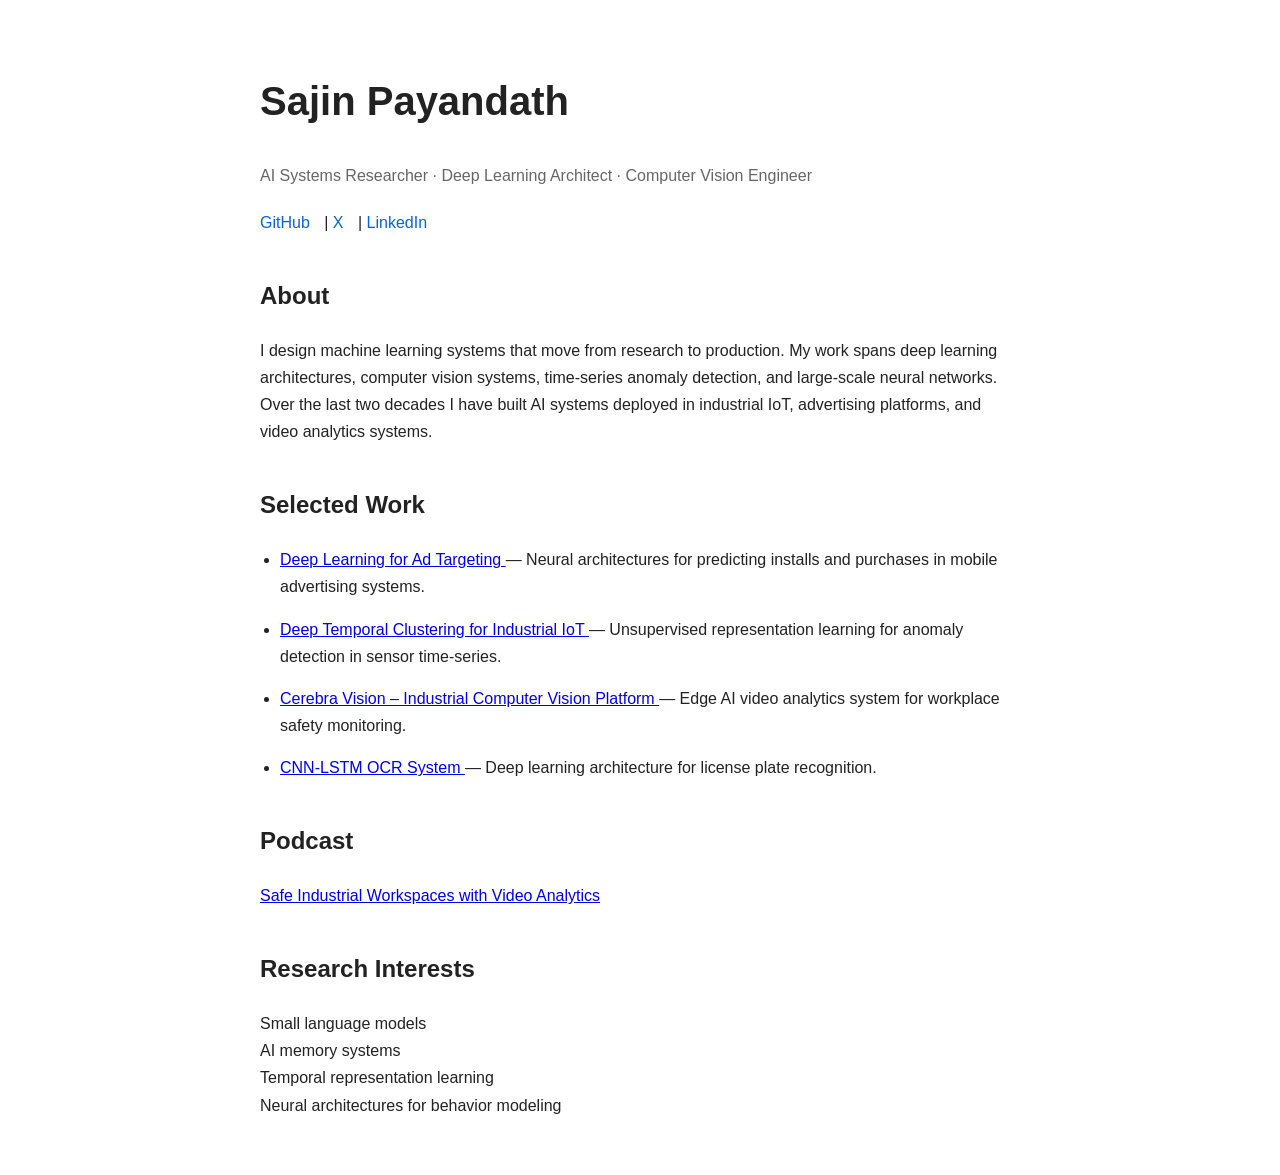
==== index.html @ 1e8732a8 "initial website" ====
<!DOCTYPE html>
<html>

<head>

<meta charset="utf-8">

<title>Sajin Payandath</title>

<link rel="stylesheet" href="style.css">

</head>

<body>

<h1>Sajin Payandath</h1>

<p class="subtitle">
AI Systems Researcher · Deep Learning Architect · Computer Vision Engineer
</p>

<div class="links">

<a href="https://github.com/sajinpgupta">GitHub</a> |
<a href="https://x.com/payandath">X</a> |
<a href="https://linkedin.com/in/sajin-payandath-59013713">LinkedIn</a>

</div>

<h2>About</h2>

<p>

I design machine learning systems that move from research to production.

My work spans deep learning architectures, computer vision systems, 
time-series anomaly detection, and large-scale neural networks.

Over the last two decades I have built AI systems deployed in 
industrial IoT, advertising platforms, and video analytics systems.

</p>

<h2>Selected Work</h2>

<ul>

<li>
<a href="projects/ad-targeting.html">
Deep Learning for Ad Targeting
</a>
— Neural architectures for predicting installs and purchases in mobile advertising systems.
</li>

<li>
<a href="projects/temporal-clustering.html">
Deep Temporal Clustering for Industrial IoT
</a>
— Unsupervised representation learning for anomaly detection in sensor time-series.
</li>

<li>
<a href="projects/cerebra-vision.html">
Cerebra Vision – Industrial Computer Vision Platform
</a>
— Edge AI video analytics system for workplace safety monitoring.
</li>

<li>
<a href="projects/ocr-system.html">
CNN-LSTM OCR System
</a>
— Deep learning architecture for license plate recognition.
</li>

</ul>


<h2>Podcast</h2>

<p>

<a href="https://podcasts.apple.com/us/podcast/safe-industrial-workspaces-with-video-analytics/id1445844944?i=1000475303979">

Safe Industrial Workspaces with Video Analytics

</a>

</p>


<h2>Research Interests</h2>

<p>

Small language models<br>
AI memory systems<br>
Temporal representation learning<br>
Neural architectures for behavior modeling<br>

</p>

</body>

</html>
---- style.css ----
body {

    font-family: -apple-system, BlinkMacSystemFont, Helvetica, Arial;
    max-width: 760px;
    margin: auto;
    padding: 40px;
    line-height: 1.7;
    color: #222;
    
    }
    
    h1 {
    
    font-size: 40px;
    font-weight: 600;
    
    }
    
    .subtitle {
    
    color: #666;
    margin-bottom: 20px;
    
    }
    
    .links {
    
    margin-bottom: 40px;
    
    }
    
    .links a {
    
    text-decoration: none;
    color: #0366d6;
    margin-right: 10px;
    
    }
    
    h2 {
    
    margin-top: 40px;
    
    }
    
    ul {
    
    padding-left: 20px;
    
    }
    
    li {
    
    margin-bottom: 15px;
    
    }
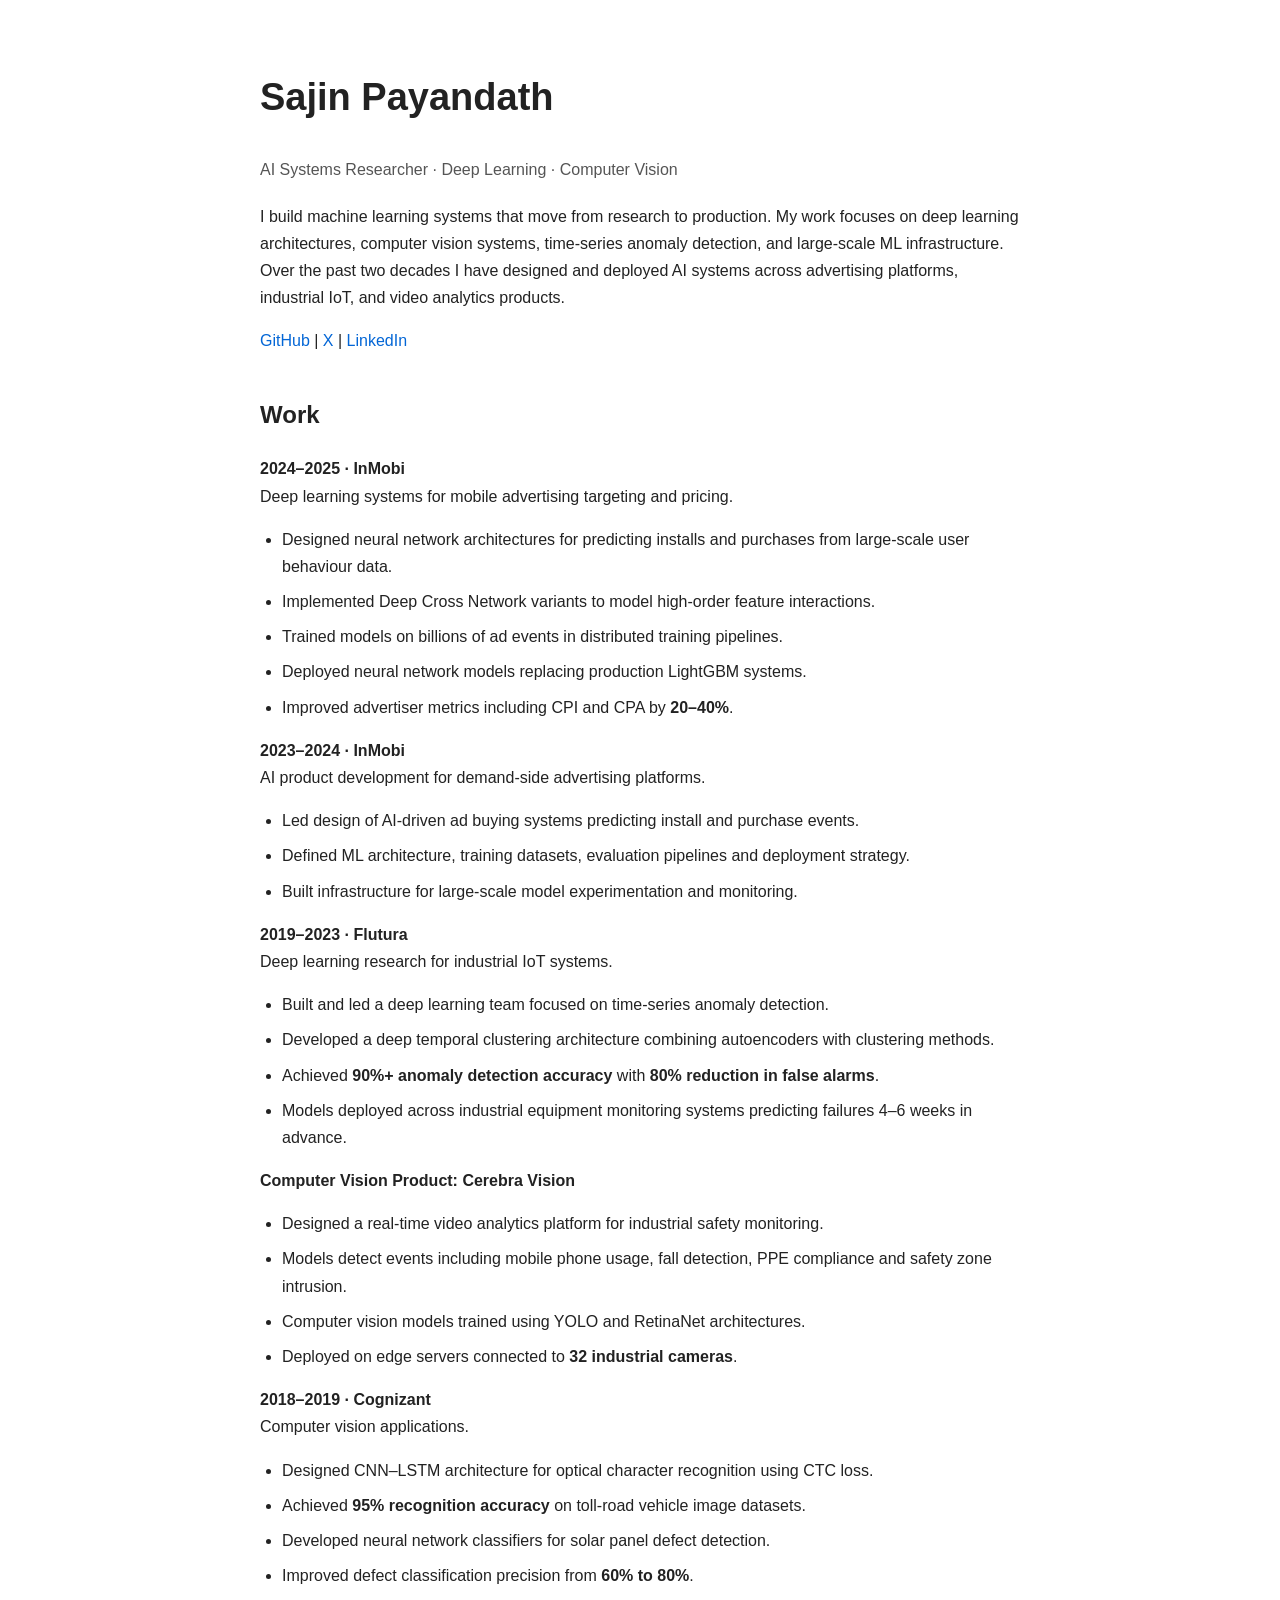
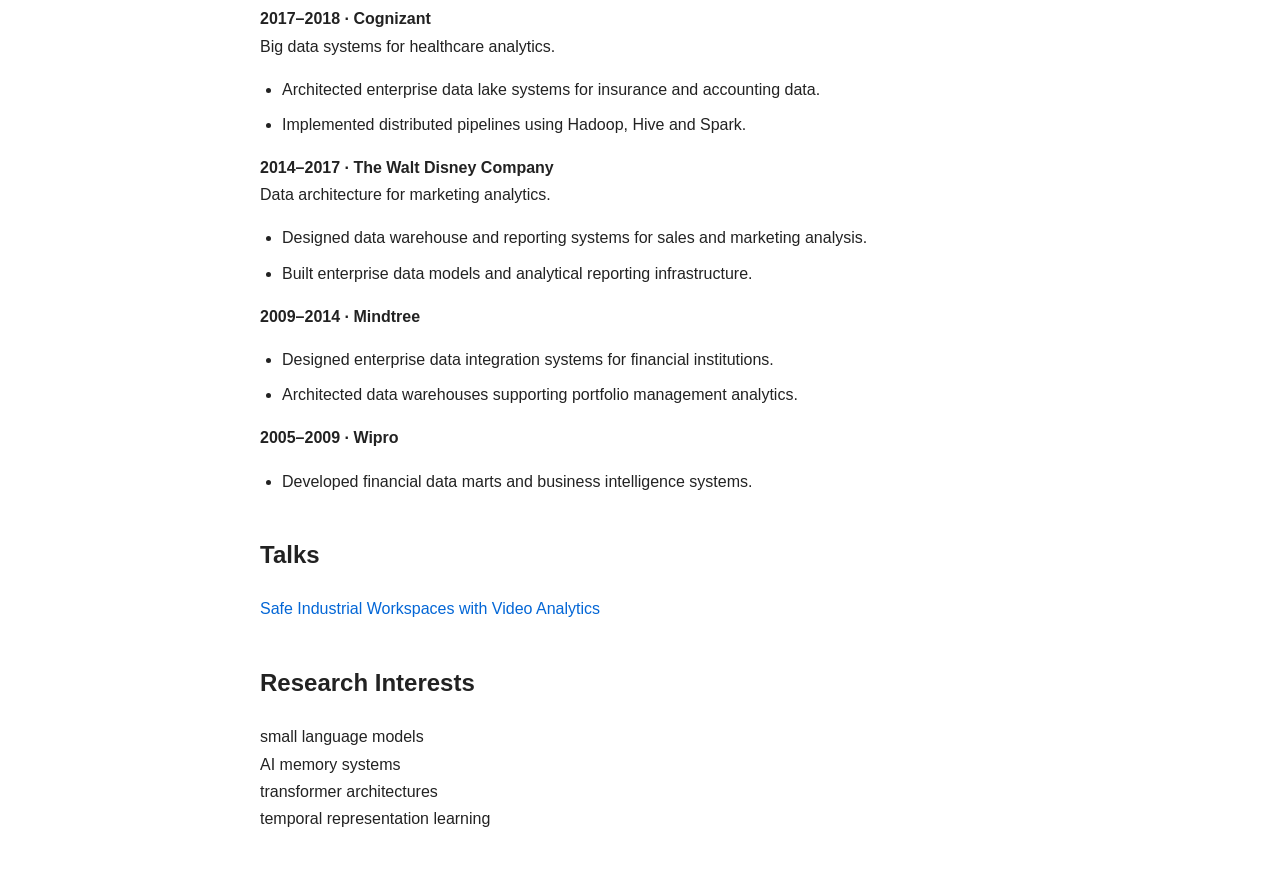
==== commit 61bb75d9: "initial website" ====
--- a/index.html
+++ b/index.html
@@ -2,13 +2,9 @@
 <html>
 
 <head>
-
 <meta charset="utf-8">
-
 <title>Sajin Payandath</title>
-
 <link rel="stylesheet" href="style.css">
-
 </head>
 
 <body>
@@ -16,89 +12,274 @@
 <h1>Sajin Payandath</h1>
 
 <p class="subtitle">
-AI Systems Researcher · Deep Learning Architect · Computer Vision Engineer
-</p>
-
-<div class="links">
+AI Systems Researcher · Deep Learning · Computer Vision
+</p>
+
+<p>
+
+I build machine learning systems that move from research to production.
+My work focuses on deep learning architectures, computer vision systems,
+time-series anomaly detection, and large-scale ML infrastructure.
+
+Over the past two decades I have designed and deployed AI systems across
+advertising platforms, industrial IoT, and video analytics products.
+
+</p>
+
+<p>
 
 <a href="https://github.com/sajinpgupta">GitHub</a> |
 <a href="https://x.com/payandath">X</a> |
 <a href="https://linkedin.com/in/sajin-payandath-59013713">LinkedIn</a>
 
-</div>
-
-<h2>About</h2>
-
-<p>
-
-I design machine learning systems that move from research to production.
-
-My work spans deep learning architectures, computer vision systems, 
-time-series anomaly detection, and large-scale neural networks.
-
-Over the last two decades I have built AI systems deployed in 
-industrial IoT, advertising platforms, and video analytics systems.
-
-</p>
-
-<h2>Selected Work</h2>
-
-<ul>
-
-<li>
-<a href="projects/ad-targeting.html">
-Deep Learning for Ad Targeting
+</p>
+
+
+<h2>Work</h2>
+
+
+<p>
+
+<b>2024–2025 · InMobi</b><br>
+Deep learning systems for mobile advertising targeting and pricing.
+
+</p>
+
+<ul>
+
+<li>
+Designed neural network architectures for predicting installs and purchases
+from large-scale user behaviour data.
+</li>
+
+<li>
+Implemented Deep Cross Network variants to model high-order feature interactions.
+</li>
+
+<li>
+Trained models on billions of ad events in distributed training pipelines.
+</li>
+
+<li>
+Deployed neural network models replacing production LightGBM systems.
+</li>
+
+<li>
+Improved advertiser metrics including CPI and CPA by <b>20–40%</b>.
+</li>
+
+</ul>
+
+
+<p>
+
+<b>2023–2024 · InMobi</b><br>
+AI product development for demand-side advertising platforms.
+
+</p>
+
+<ul>
+
+<li>
+Led design of AI-driven ad buying systems predicting install and purchase events.
+</li>
+
+<li>
+Defined ML architecture, training datasets, evaluation pipelines and deployment strategy.
+</li>
+
+<li>
+Built infrastructure for large-scale model experimentation and monitoring.
+</li>
+
+</ul>
+
+
+<p>
+
+<b>2019–2023 · Flutura</b><br>
+Deep learning research for industrial IoT systems.
+
+</p>
+
+<ul>
+
+<li>
+Built and led a deep learning team focused on time-series anomaly detection.
+</li>
+
+<li>
+Developed a deep temporal clustering architecture combining autoencoders
+with clustering methods.
+</li>
+
+<li>
+Achieved <b>90%+ anomaly detection accuracy</b> with <b>80% reduction in false alarms</b>.
+</li>
+
+<li>
+Models deployed across industrial equipment monitoring systems predicting
+failures 4–6 weeks in advance.
+</li>
+
+</ul>
+
+
+<p>
+
+<b>Computer Vision Product: Cerebra Vision</b>
+
+</p>
+
+<ul>
+
+<li>
+Designed a real-time video analytics platform for industrial safety monitoring.
+</li>
+
+<li>
+Models detect events including mobile phone usage, fall detection,
+PPE compliance and safety zone intrusion.
+</li>
+
+<li>
+Computer vision models trained using YOLO and RetinaNet architectures.
+</li>
+
+<li>
+Deployed on edge servers connected to <b>32 industrial cameras</b>.
+</li>
+
+</ul>
+
+
+<p>
+
+<b>2018–2019 · Cognizant</b><br>
+Computer vision applications.
+
+</p>
+
+<ul>
+
+<li>
+Designed CNN–LSTM architecture for optical character recognition
+using CTC loss.
+</li>
+
+<li>
+Achieved <b>95% recognition accuracy</b> on toll-road vehicle image datasets.
+</li>
+
+<li>
+Developed neural network classifiers for solar panel defect detection.
+</li>
+
+<li>
+Improved defect classification precision from <b>60% to 80%</b>.
+</li>
+
+</ul>
+
+
+<p>
+
+<b>2017–2018 · Cognizant</b><br>
+Big data systems for healthcare analytics.
+
+</p>
+
+<ul>
+
+<li>
+Architected enterprise data lake systems for insurance and accounting data.
+</li>
+
+<li>
+Implemented distributed pipelines using Hadoop, Hive and Spark.
+</li>
+
+</ul>
+
+
+<p>
+
+<b>2014–2017 · The Walt Disney Company</b><br>
+Data architecture for marketing analytics.
+
+</p>
+
+<ul>
+
+<li>
+Designed data warehouse and reporting systems for sales and marketing analysis.
+</li>
+
+<li>
+Built enterprise data models and analytical reporting infrastructure.
+</li>
+
+</ul>
+
+
+<p>
+
+<b>2009–2014 · Mindtree</b>
+
+</p>
+
+<ul>
+
+<li>
+Designed enterprise data integration systems for financial institutions.
+</li>
+
+<li>
+Architected data warehouses supporting portfolio management analytics.
+</li>
+
+</ul>
+
+
+<p>
+
+<b>2005–2009 · Wipro</b>
+
+</p>
+
+<ul>
+
+<li>
+Developed financial data marts and business intelligence systems.
+</li>
+
+</ul>
+
+
+
+<h2>Talks</h2>
+
+<p>
+
+<a href="https://podcasts.apple.com/us/podcast/safe-industrial-workspaces-with-video-analytics/id1445844944?i=1000475303979">
+Safe Industrial Workspaces with Video Analytics
 </a>
-— Neural architectures for predicting installs and purchases in mobile advertising systems.
-</li>
-
-<li>
-<a href="projects/temporal-clustering.html">
-Deep Temporal Clustering for Industrial IoT
-</a>
-— Unsupervised representation learning for anomaly detection in sensor time-series.
-</li>
-
-<li>
-<a href="projects/cerebra-vision.html">
-Cerebra Vision – Industrial Computer Vision Platform
-</a>
-— Edge AI video analytics system for workplace safety monitoring.
-</li>
-
-<li>
-<a href="projects/ocr-system.html">
-CNN-LSTM OCR System
-</a>
-— Deep learning architecture for license plate recognition.
-</li>
-
-</ul>
-
-
-<h2>Podcast</h2>
-
-<p>
-
-<a href="https://podcasts.apple.com/us/podcast/safe-industrial-workspaces-with-video-analytics/id1445844944?i=1000475303979">
-
-Safe Industrial Workspaces with Video Analytics
-
-</a>
-
-</p>
+
+</p>
+
 
 
 <h2>Research Interests</h2>
 
 <p>
 
-Small language models<br>
+small language models<br>
 AI memory systems<br>
-Temporal representation learning<br>
-Neural architectures for behavior modeling<br>
-
-</p>
+transformer architectures<br>
+temporal representation learning<br>
+
+</p>
+
 
 </body>
 
--- a/style.css
+++ b/style.css
@@ -11,29 +11,22 @@
     
     h1 {
     
-    font-size: 40px;
+    font-size: 38px;
     font-weight: 600;
     
     }
     
     .subtitle {
     
-    color: #666;
+    color: #555;
     margin-bottom: 20px;
     
     }
     
-    .links {
+    a {
     
-    margin-bottom: 40px;
-    
-    }
-    
-    .links a {
-    
+    color: #0366d6;
     text-decoration: none;
-    color: #0366d6;
-    margin-right: 10px;
     
     }
     
@@ -45,12 +38,12 @@
     
     ul {
     
-    padding-left: 20px;
+    padding-left: 22px;
     
     }
     
     li {
     
-    margin-bottom: 15px;
+    margin-bottom: 8px;
     
     }
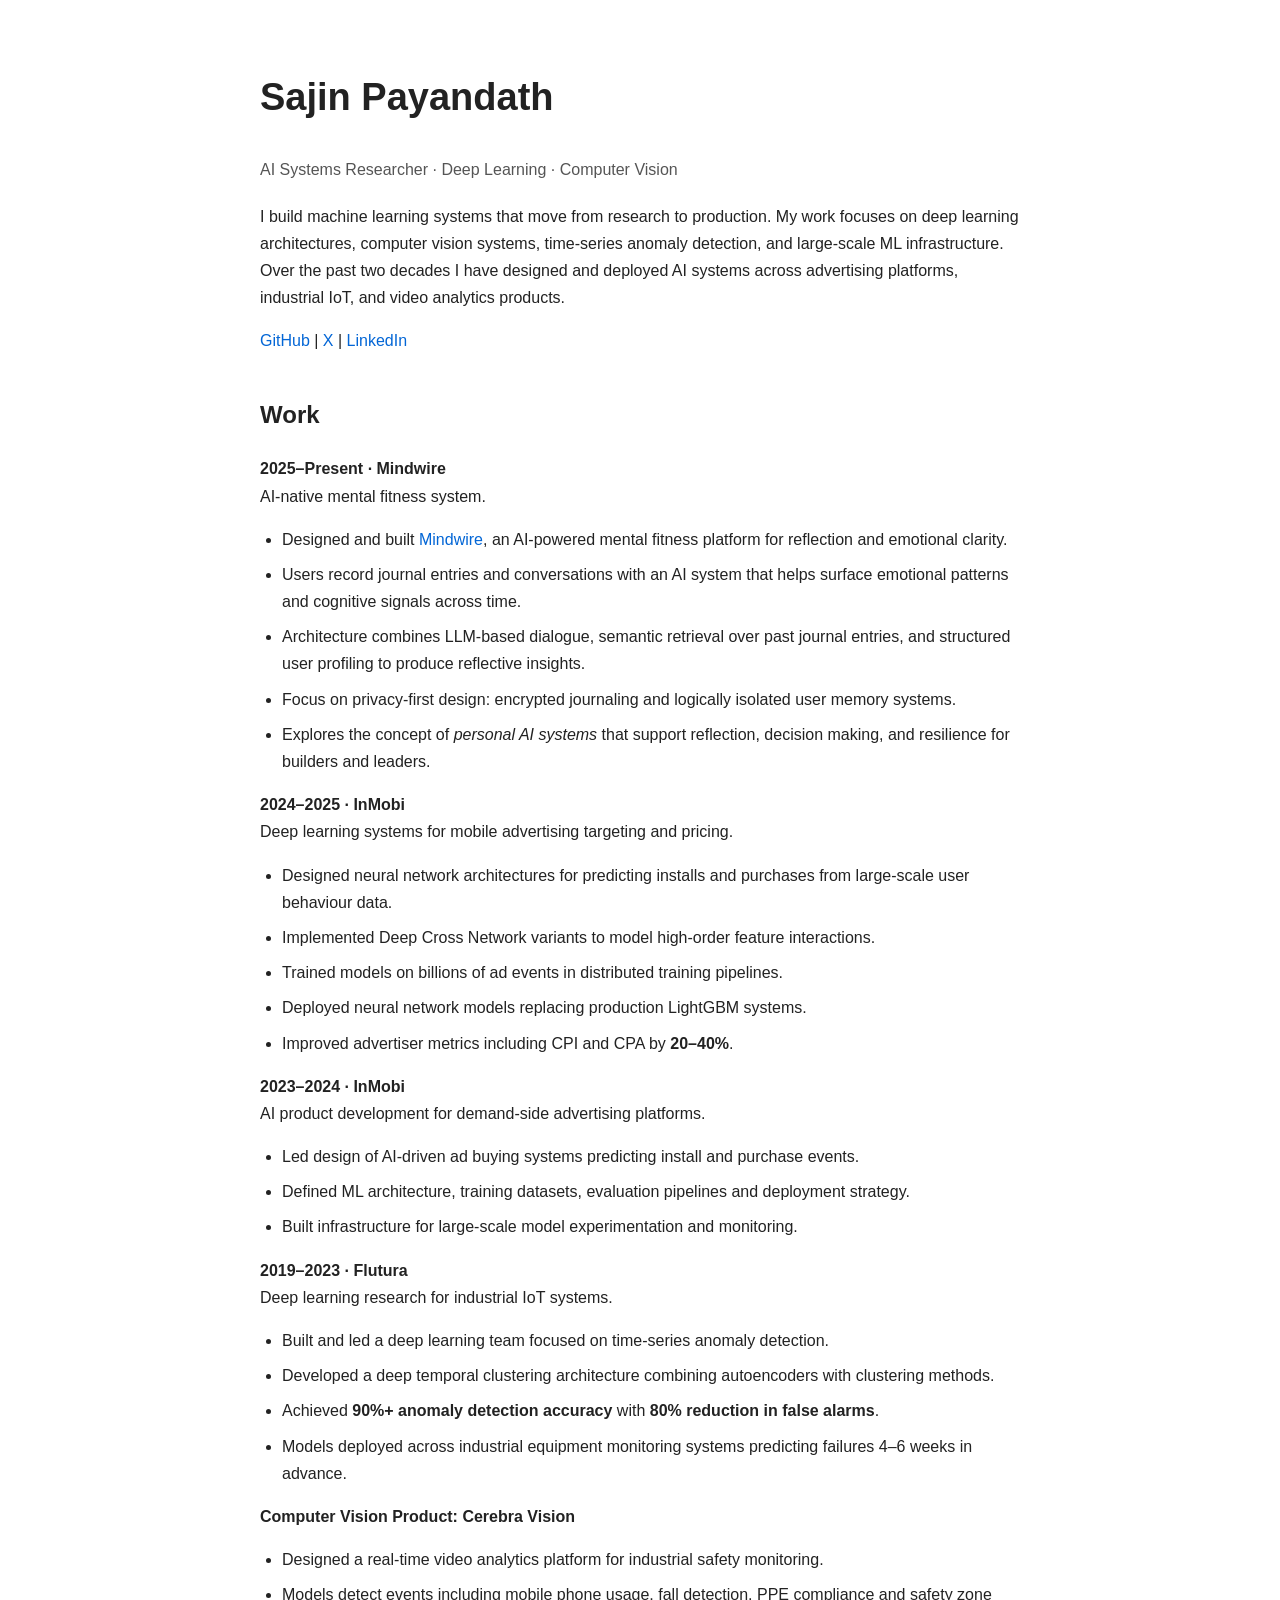
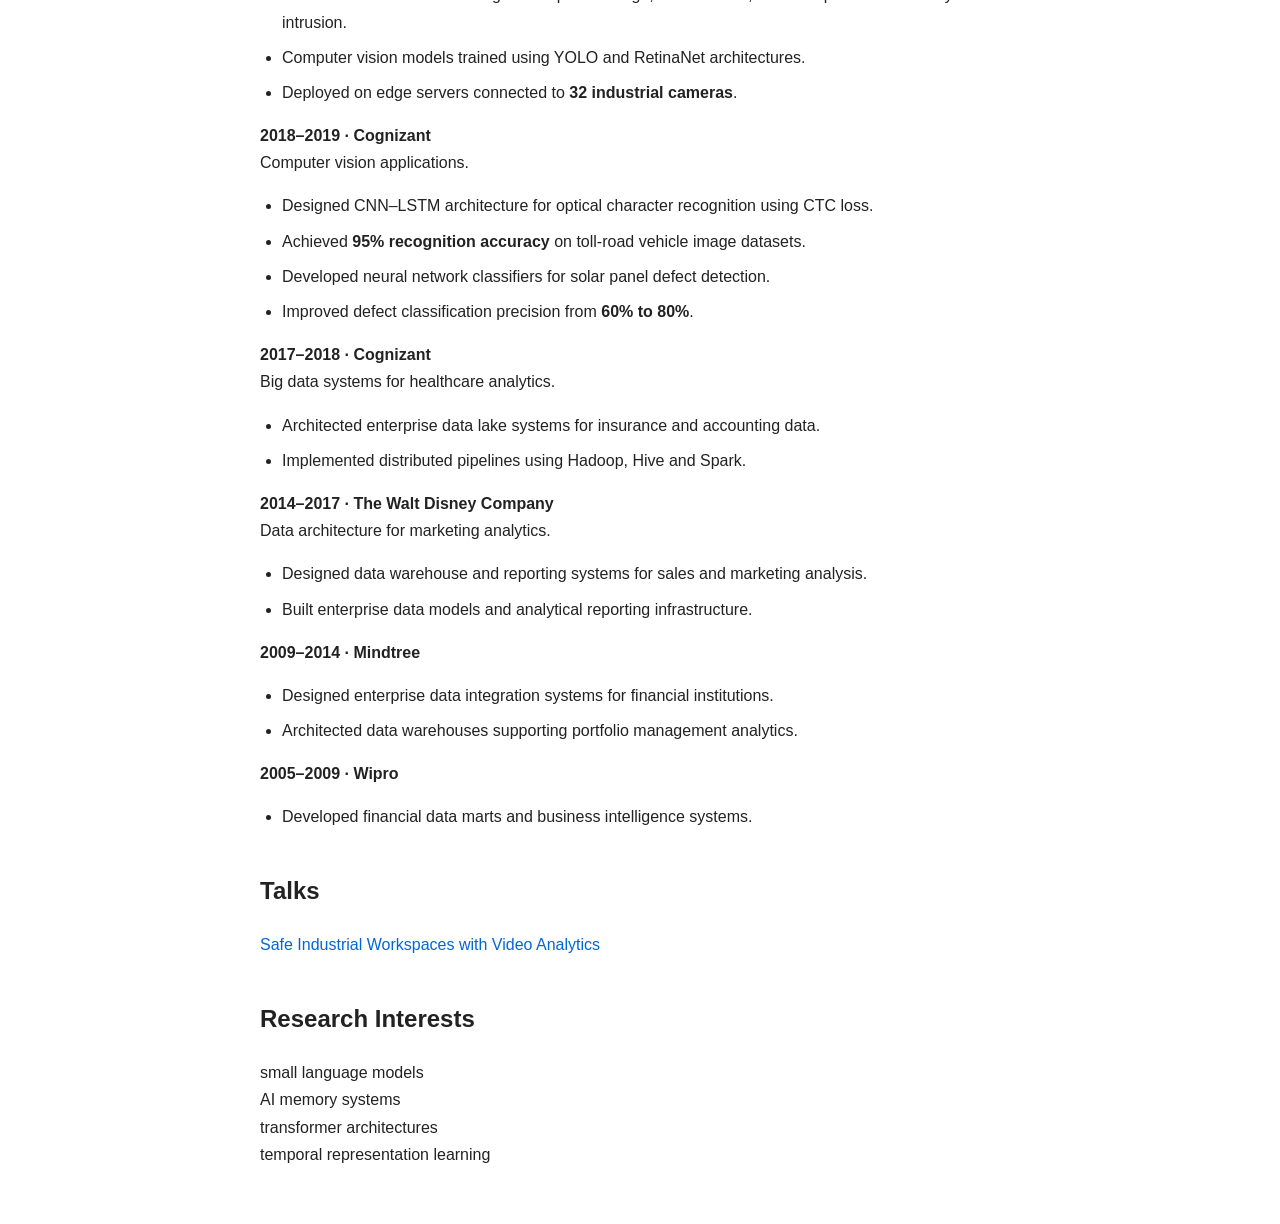
==== commit 94d706fa: "V1" ====
--- a/index.html
+++ b/index.html
@@ -40,6 +40,42 @@
 
 <p>
 
+<b>2025–Present · Mindwire</b><br>
+AI-native mental fitness system.
+
+</p>
+
+<ul>
+
+<li>
+Designed and built <a href="https://www.mindwire.app/">Mindwire</a>,
+an AI-powered mental fitness platform for reflection and emotional clarity.
+</li>
+
+<li>
+Users record journal entries and conversations with an AI system that
+helps surface emotional patterns and cognitive signals across time.
+</li>
+
+<li>
+Architecture combines LLM-based dialogue, semantic retrieval over past
+journal entries, and structured user profiling to produce reflective insights.
+</li>
+
+<li>
+Focus on privacy-first design: encrypted journaling and logically isolated
+user memory systems.
+</li>
+
+<li>
+Explores the concept of <i>personal AI systems</i> that support reflection,
+decision making, and resilience for builders and leaders.
+</li>
+
+</ul>
+
+<p>
+
 <b>2024–2025 · InMobi</b><br>
 Deep learning systems for mobile advertising targeting and pricing.
 
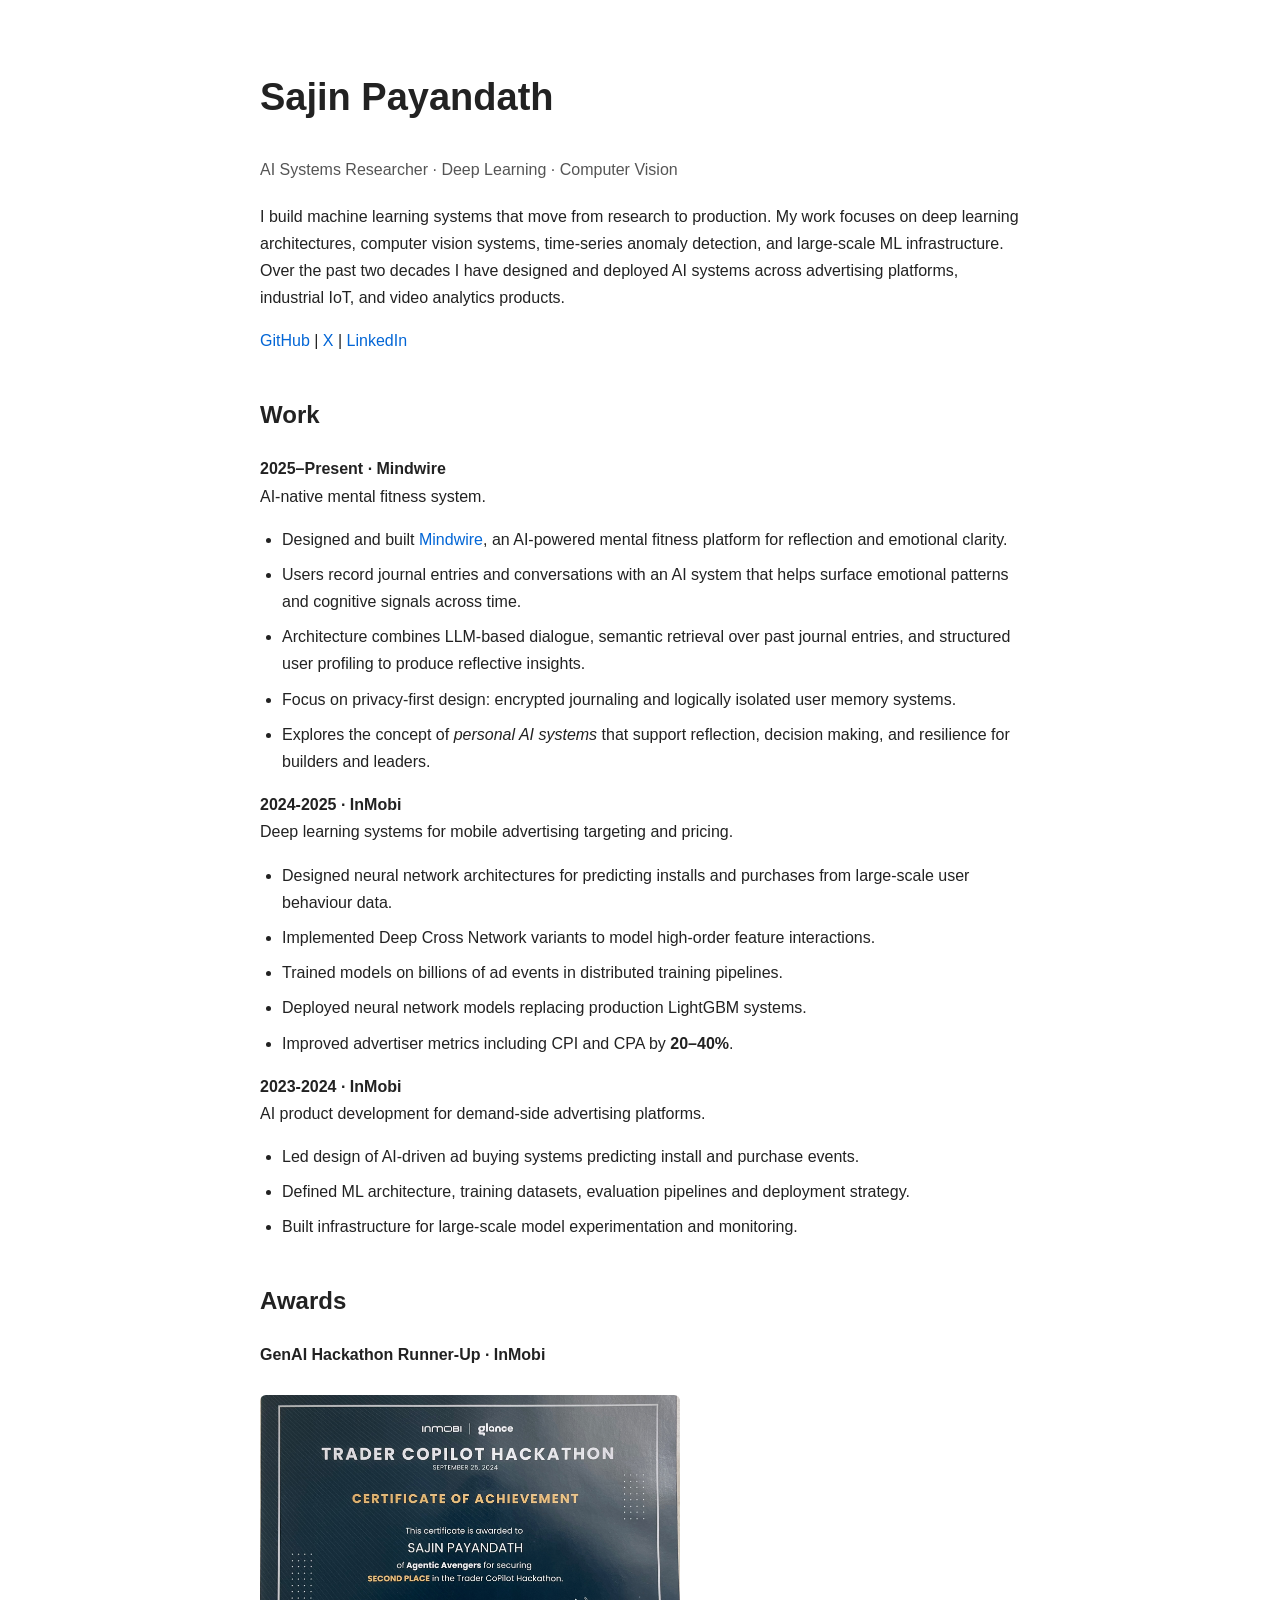
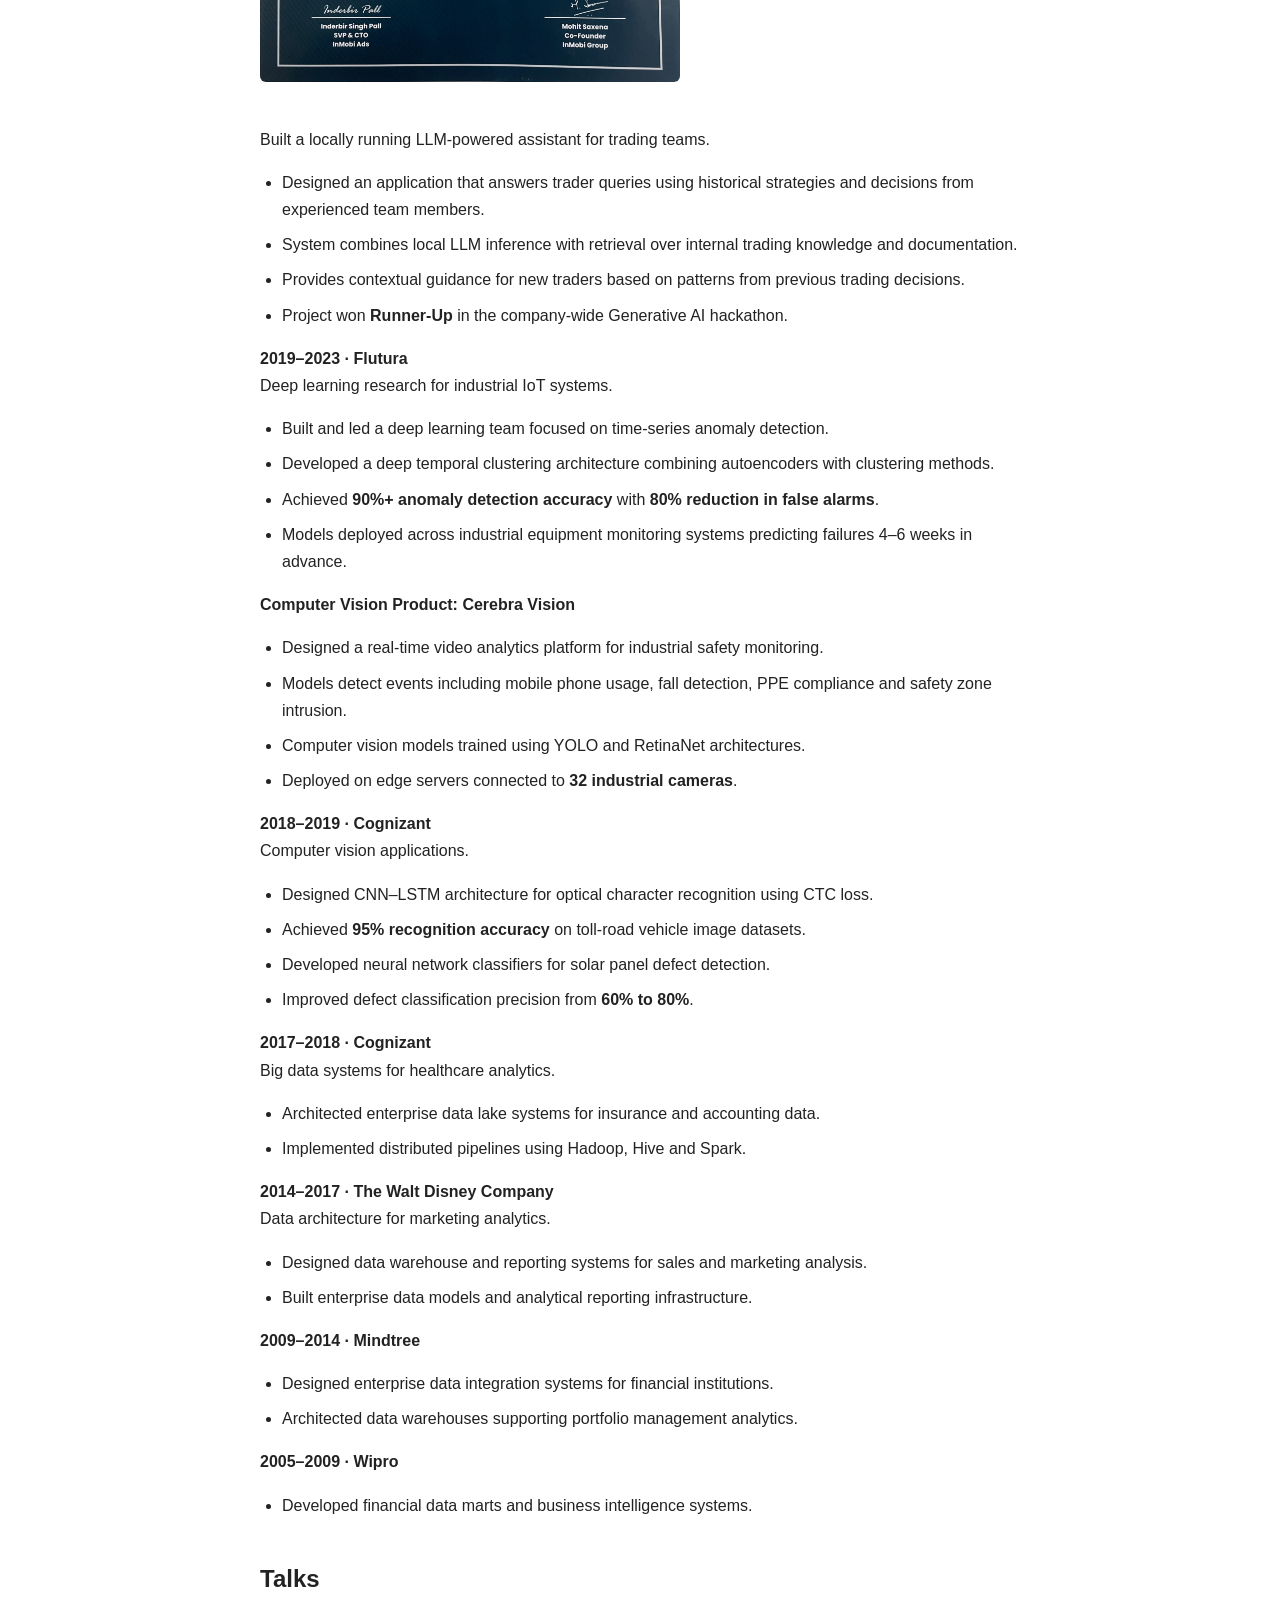
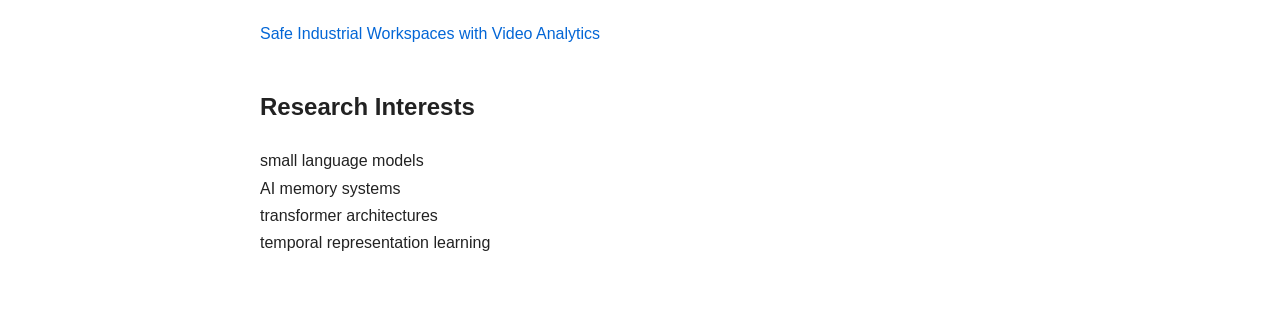
==== commit 777b4561: "V1" ====
--- a/index.html
+++ b/index.html
@@ -76,7 +76,7 @@
 
 <p>
 
-<b>2024–2025 · InMobi</b><br>
+<b>2024-2025 · InMobi</b><br>
 Deep learning systems for mobile advertising targeting and pricing.
 
 </p>
@@ -109,7 +109,7 @@
 
 <p>
 
-<b>2023–2024 · InMobi</b><br>
+<b>2023-2024 · InMobi</b><br>
 AI product development for demand-side advertising platforms.
 
 </p>
@@ -130,6 +130,44 @@
 
 </ul>
 
+<h2>Awards</h2>
+
+<p>
+
+<b>GenAI Hackathon Runner-Up · InMobi</b>
+
+</p>
+
+<img src="images/inmobi-genai-award.jpg" class="award">
+
+<p>
+
+Built a locally running LLM-powered assistant for trading teams.
+
+</p>
+
+<ul>
+
+<li>
+Designed an application that answers trader queries using historical
+strategies and decisions from experienced team members.
+</li>
+
+<li>
+System combines local LLM inference with retrieval over internal
+trading knowledge and documentation.
+</li>
+
+<li>
+Provides contextual guidance for new traders based on patterns from
+previous trading decisions.
+</li>
+
+<li>
+Project won <b>Runner-Up</b> in the company-wide Generative AI hackathon.
+</li>
+
+</ul>
 
 <p>
 
--- a/style.css
+++ b/style.css
@@ -46,4 +46,14 @@
     
     margin-bottom: 8px;
     
-    }+    }
+
+    .award {
+
+        width: 420px;
+        max-width: 100%;
+        margin-top: 10px;
+        margin-bottom: 20px;
+        border-radius: 6px;
+        
+        }
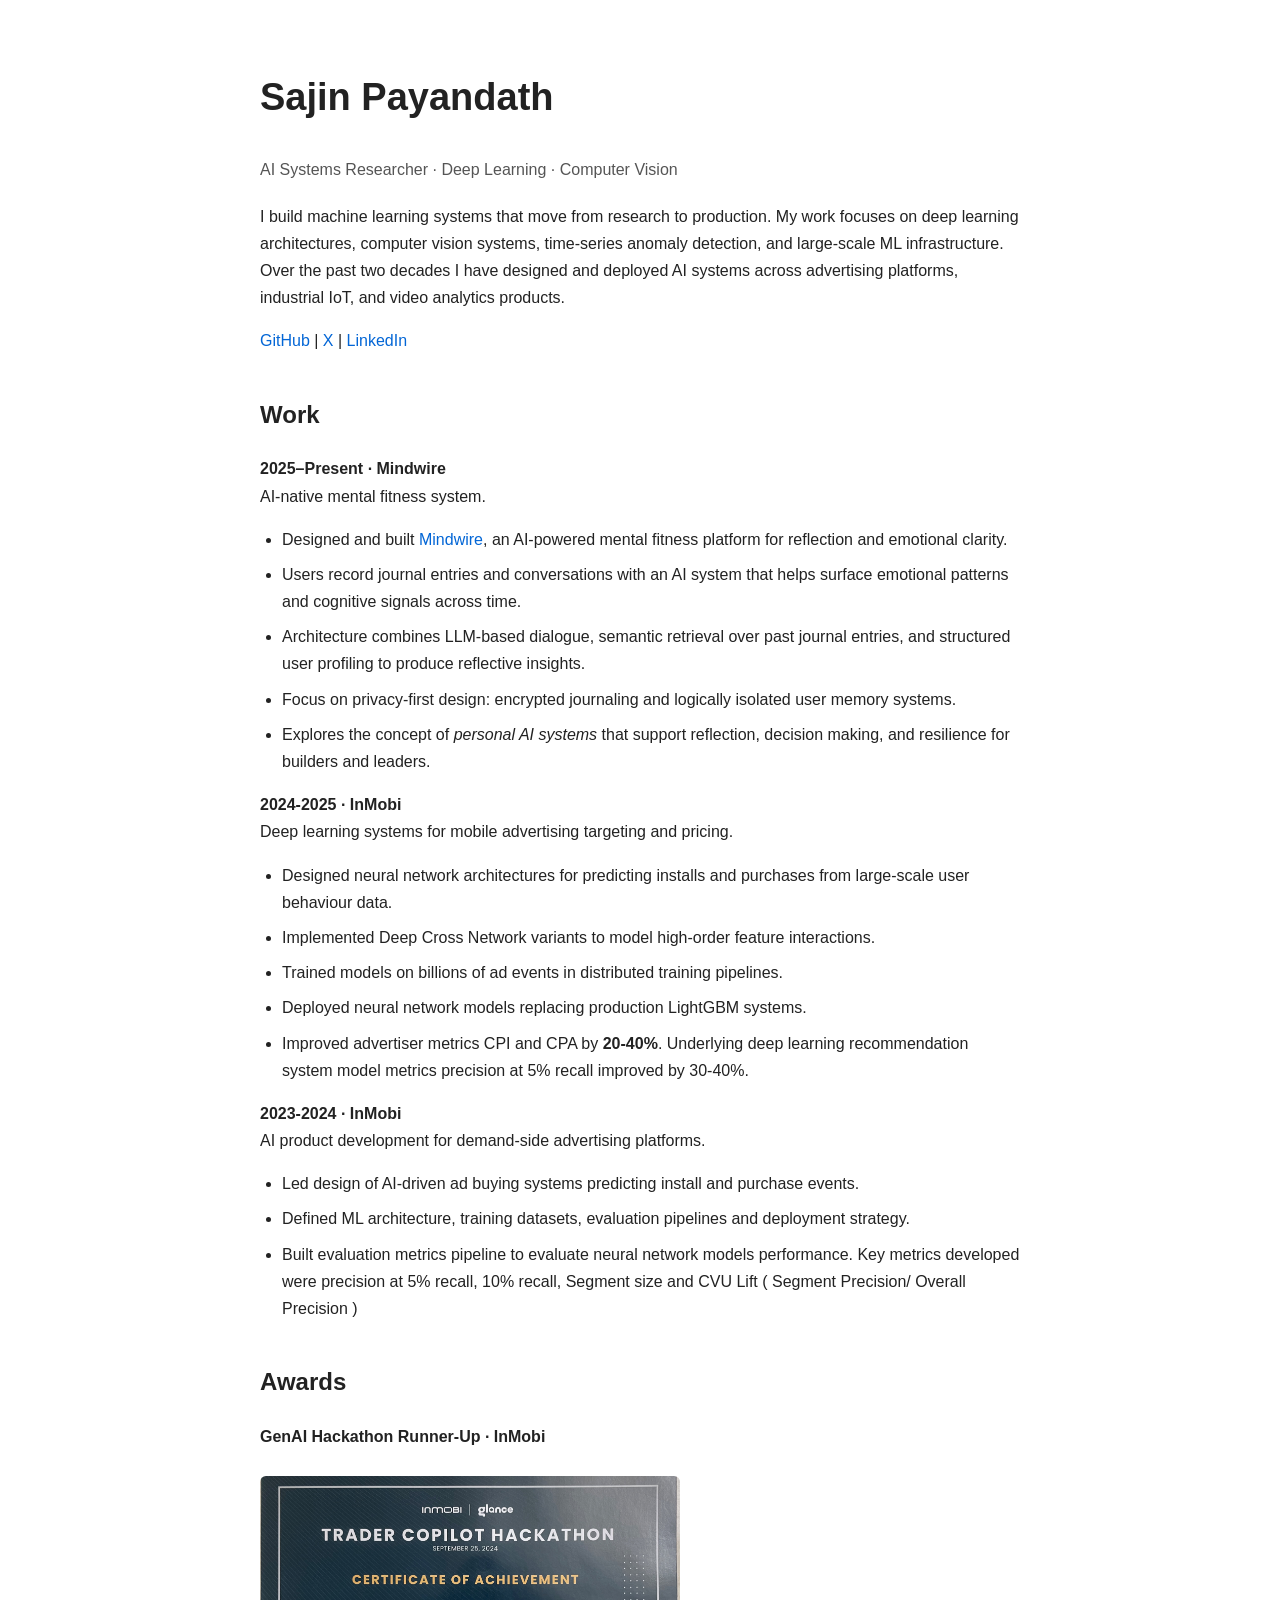
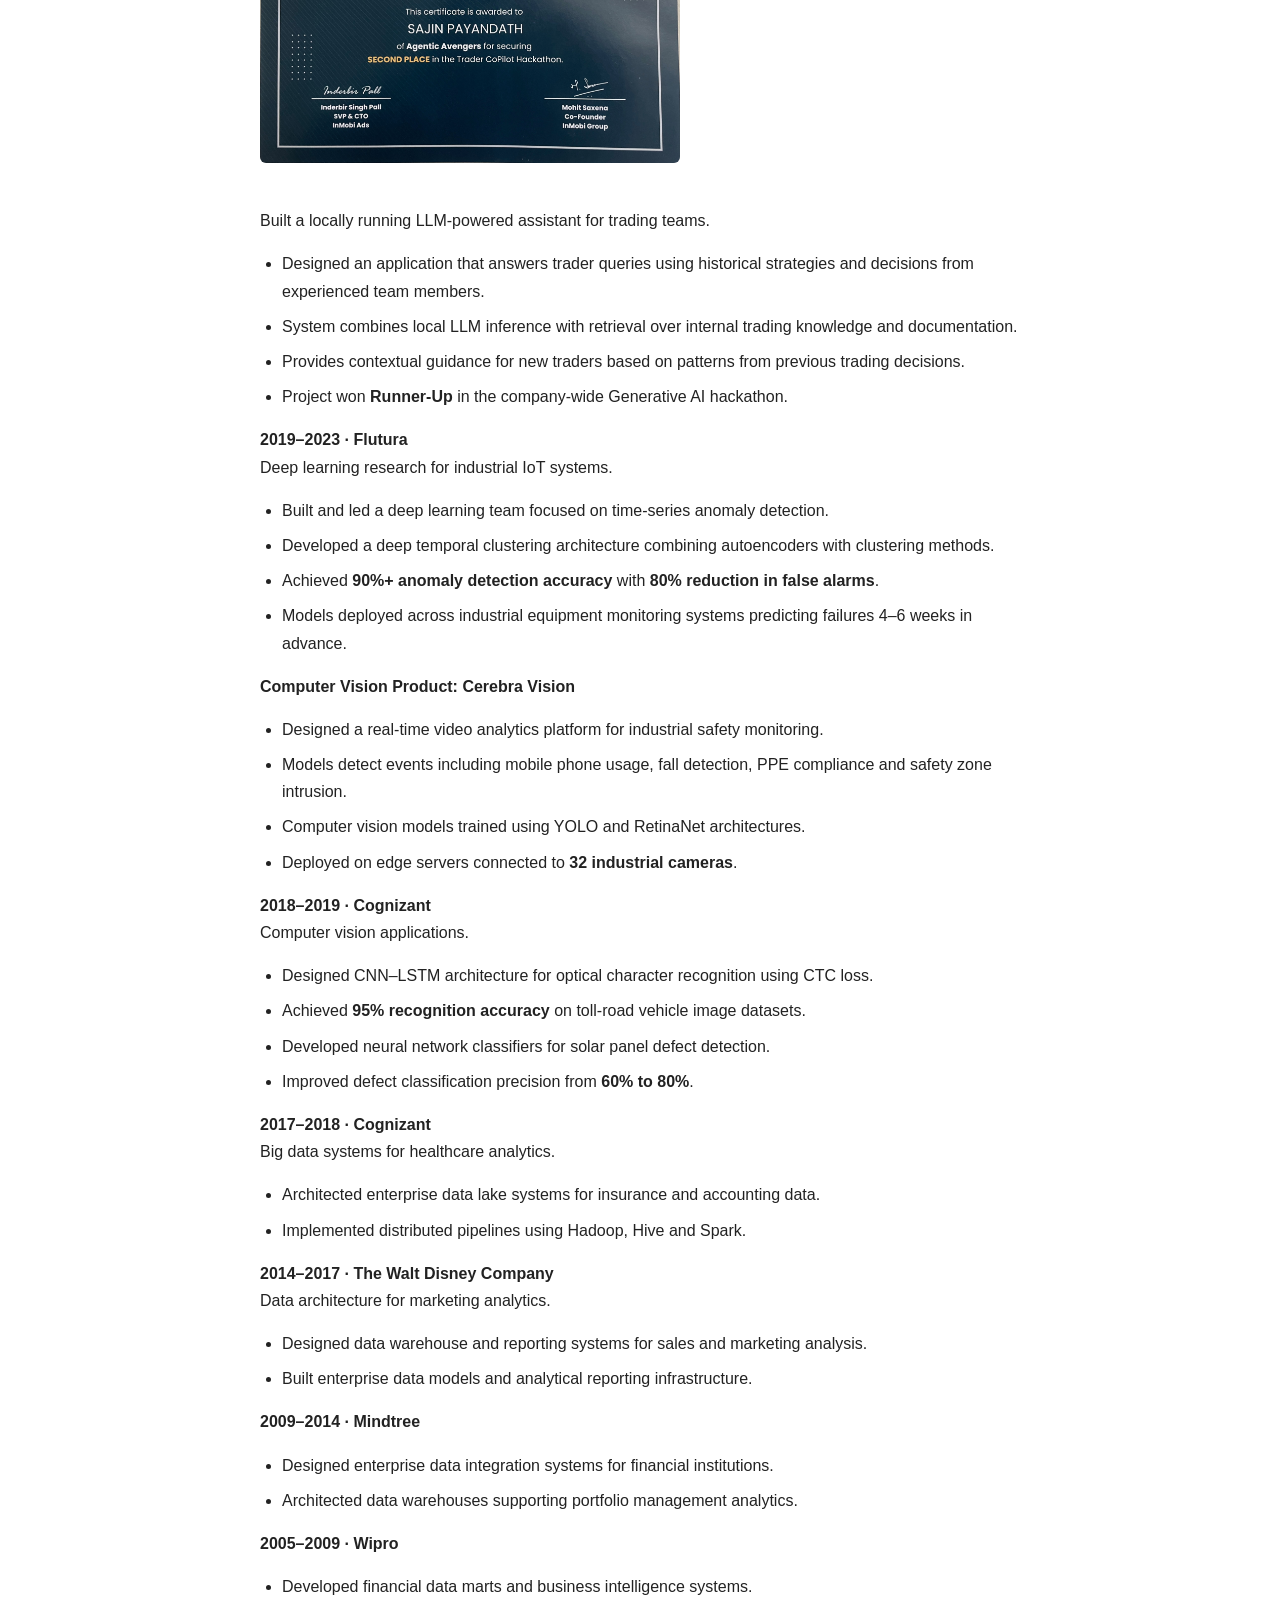
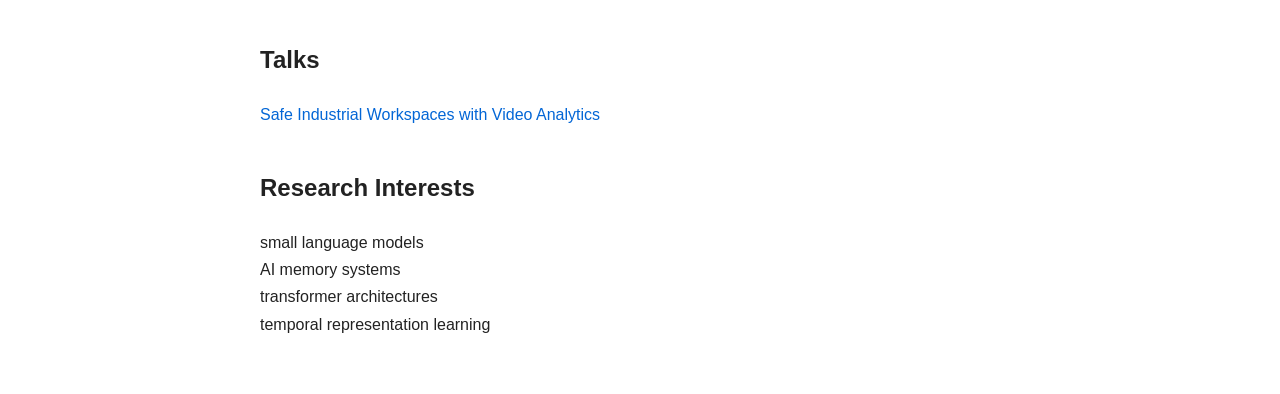
==== commit cea3d129: "V1" ====
--- a/index.html
+++ b/index.html
@@ -101,7 +101,8 @@
 </li>
 
 <li>
-Improved advertiser metrics including CPI and CPA by <b>20–40%</b>.
+Improved advertiser metrics CPI and CPA by <b>20-40%</b>. 
+Underlying deep learning recommendation system model metrics precision at 5% recall improved by 30-40%.
 </li>
 
 </ul>
@@ -125,7 +126,8 @@
 </li>
 
 <li>
-Built infrastructure for large-scale model experimentation and monitoring.
+Built evaluation metrics pipeline to evaluate neural network models performance. Key metrics
+developed were precision at 5% recall, 10% recall, Segment size and CVU Lift ( Segment Precision/ Overall Precision  )
 </li>
 
 </ul>
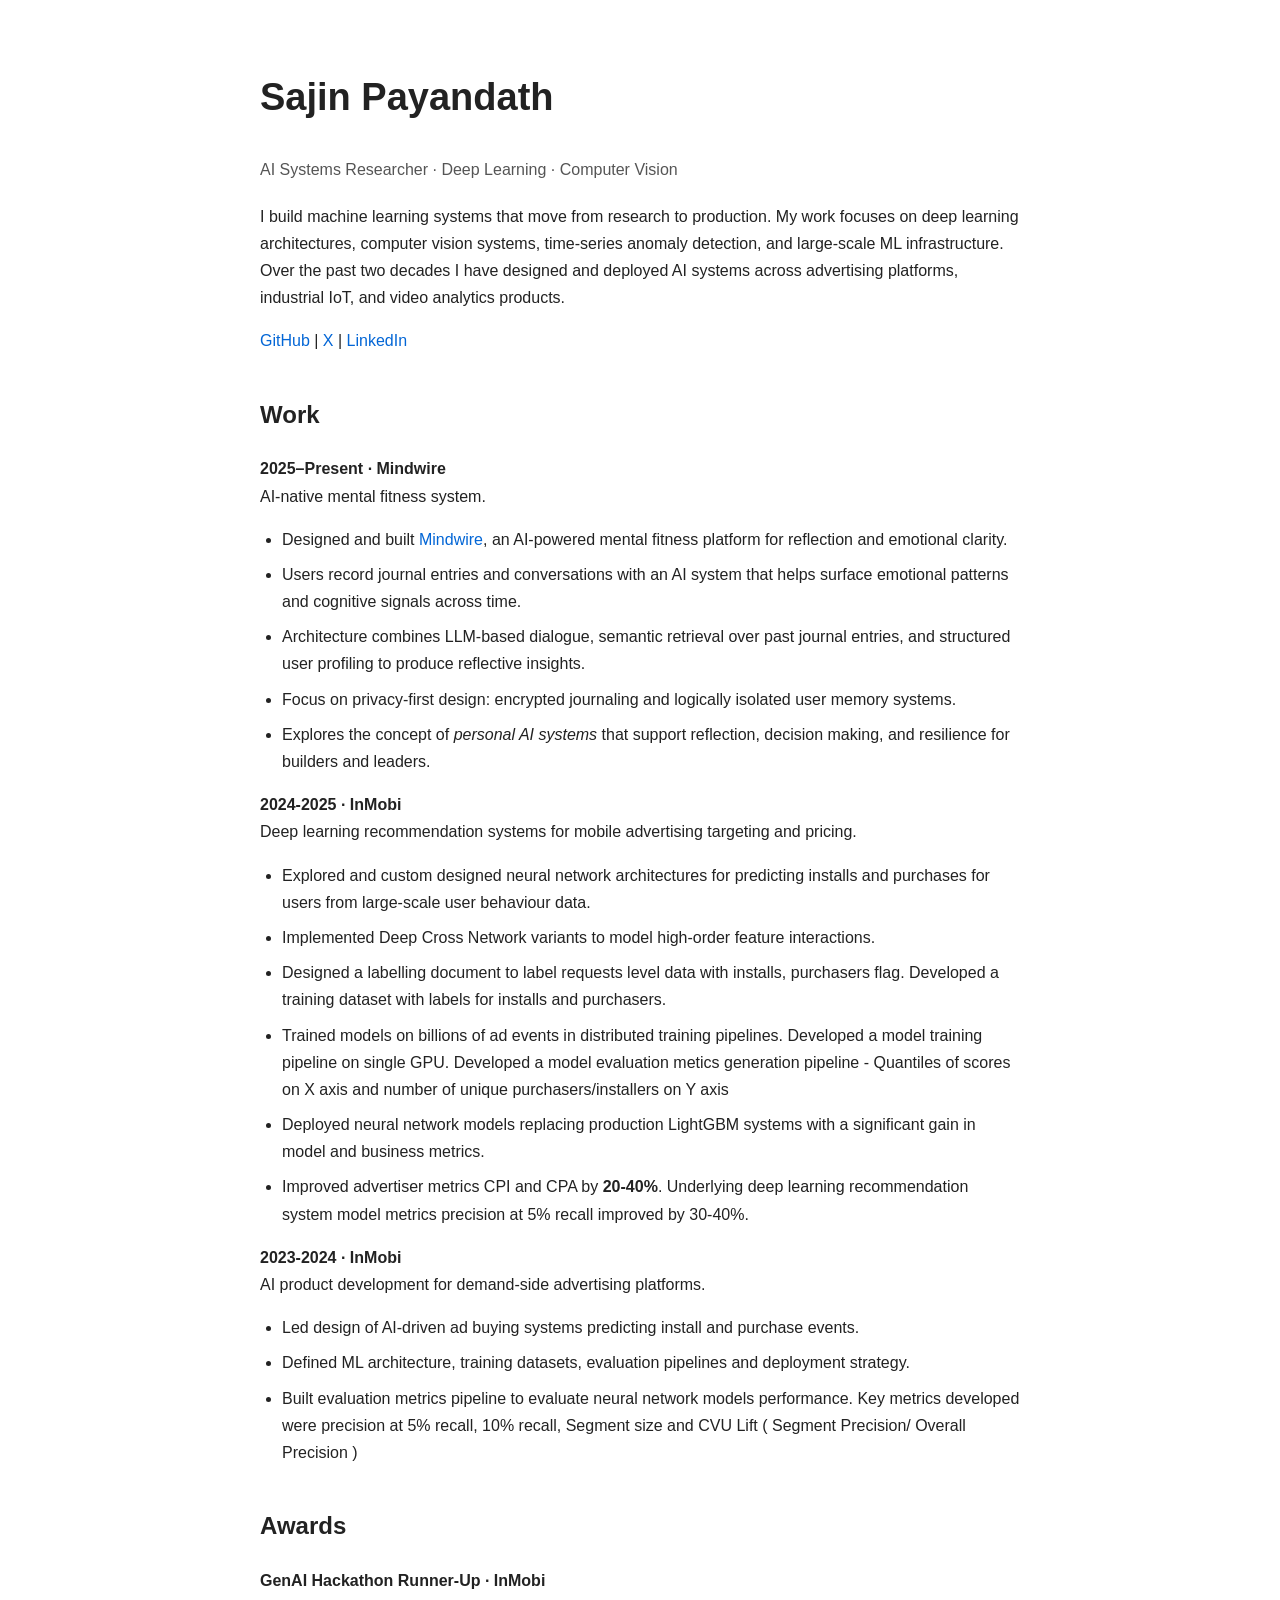
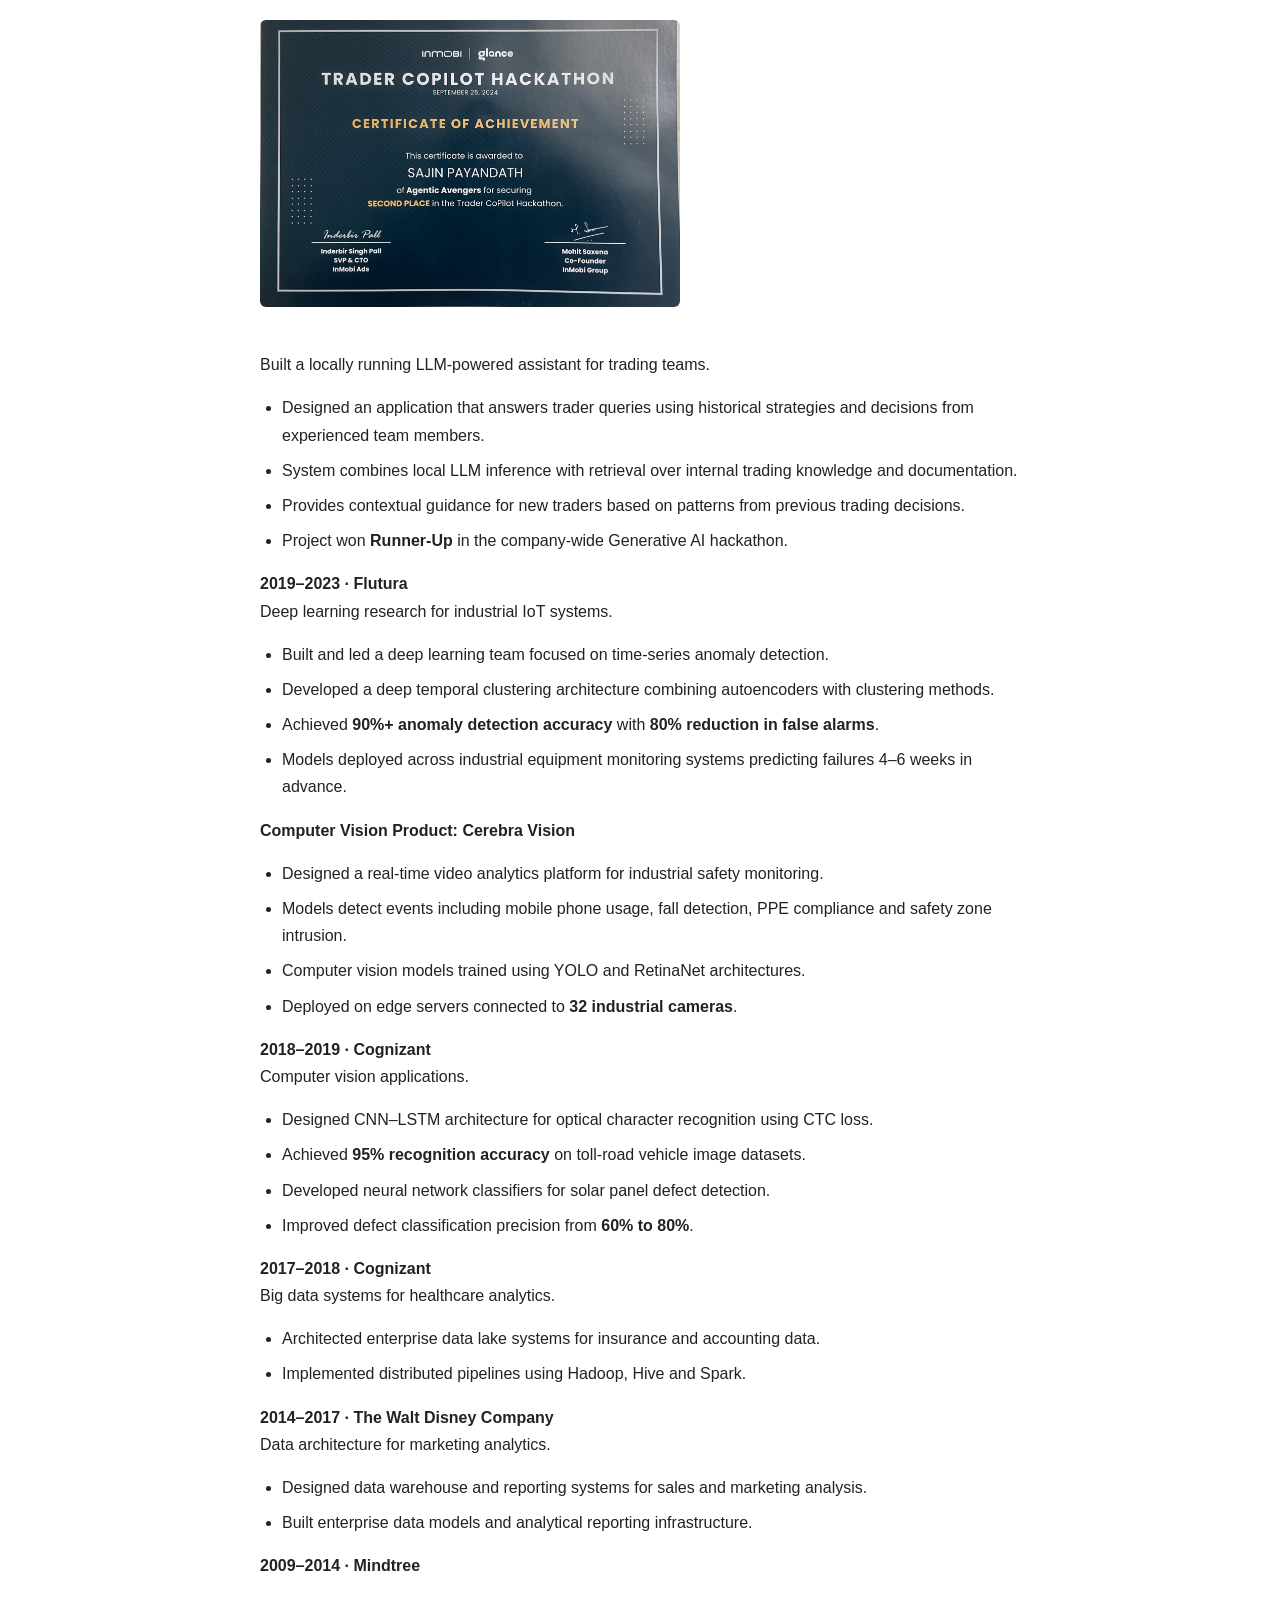
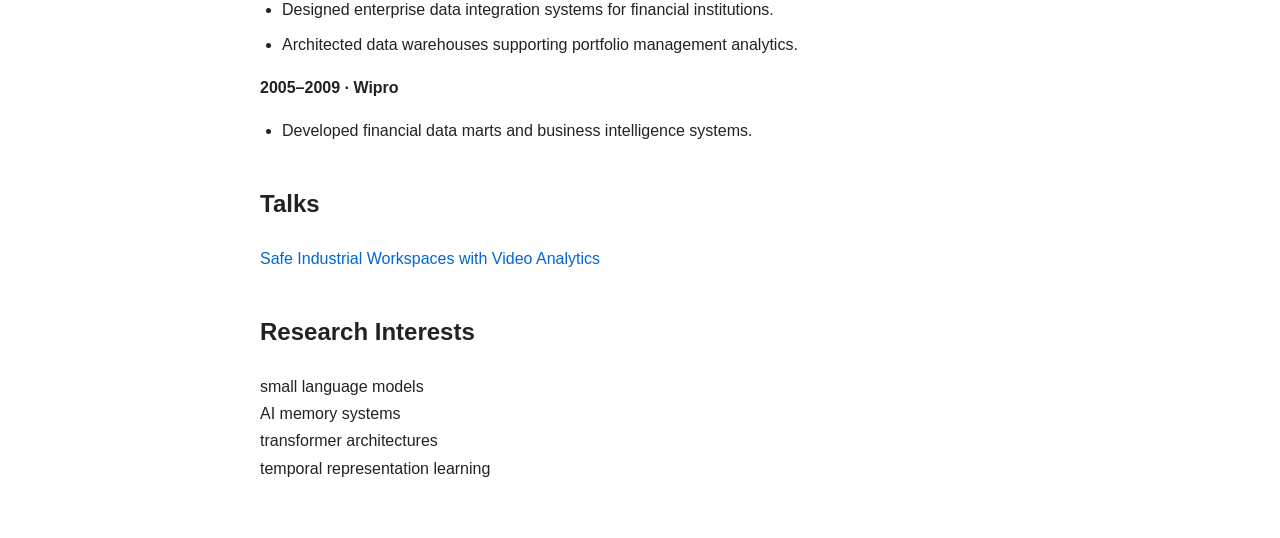
==== commit a4ee9595: "V1" ====
--- a/index.html
+++ b/index.html
@@ -77,14 +77,14 @@
 <p>
 
 <b>2024-2025 · InMobi</b><br>
-Deep learning systems for mobile advertising targeting and pricing.
-
-</p>
-
-<ul>
-
-<li>
-Designed neural network architectures for predicting installs and purchases
+Deep learning recommendation systems for mobile advertising targeting and pricing.
+
+</p>
+
+<ul>
+
+<li>
+Explored and custom designed neural network architectures for predicting installs and purchases for users
 from large-scale user behaviour data.
 </li>
 
@@ -93,11 +93,18 @@
 </li>
 
 <li>
+Designed a labelling document to label requests level data with installs, purchasers flag.
+Developed a training dataset with labels for installs and purchasers.
+</li>
+
+<li>
 Trained models on billions of ad events in distributed training pipelines.
-</li>
-
-<li>
-Deployed neural network models replacing production LightGBM systems.
+Developed a model training pipeline on single GPU.
+Developed a model evaluation metics generation pipeline - Quantiles of scores on X axis and number of unique purchasers/installers on Y axis
+</li>
+
+<li>
+Deployed neural network models replacing production LightGBM systems with a significant gain in model and business metrics.
 </li>
 
 <li>
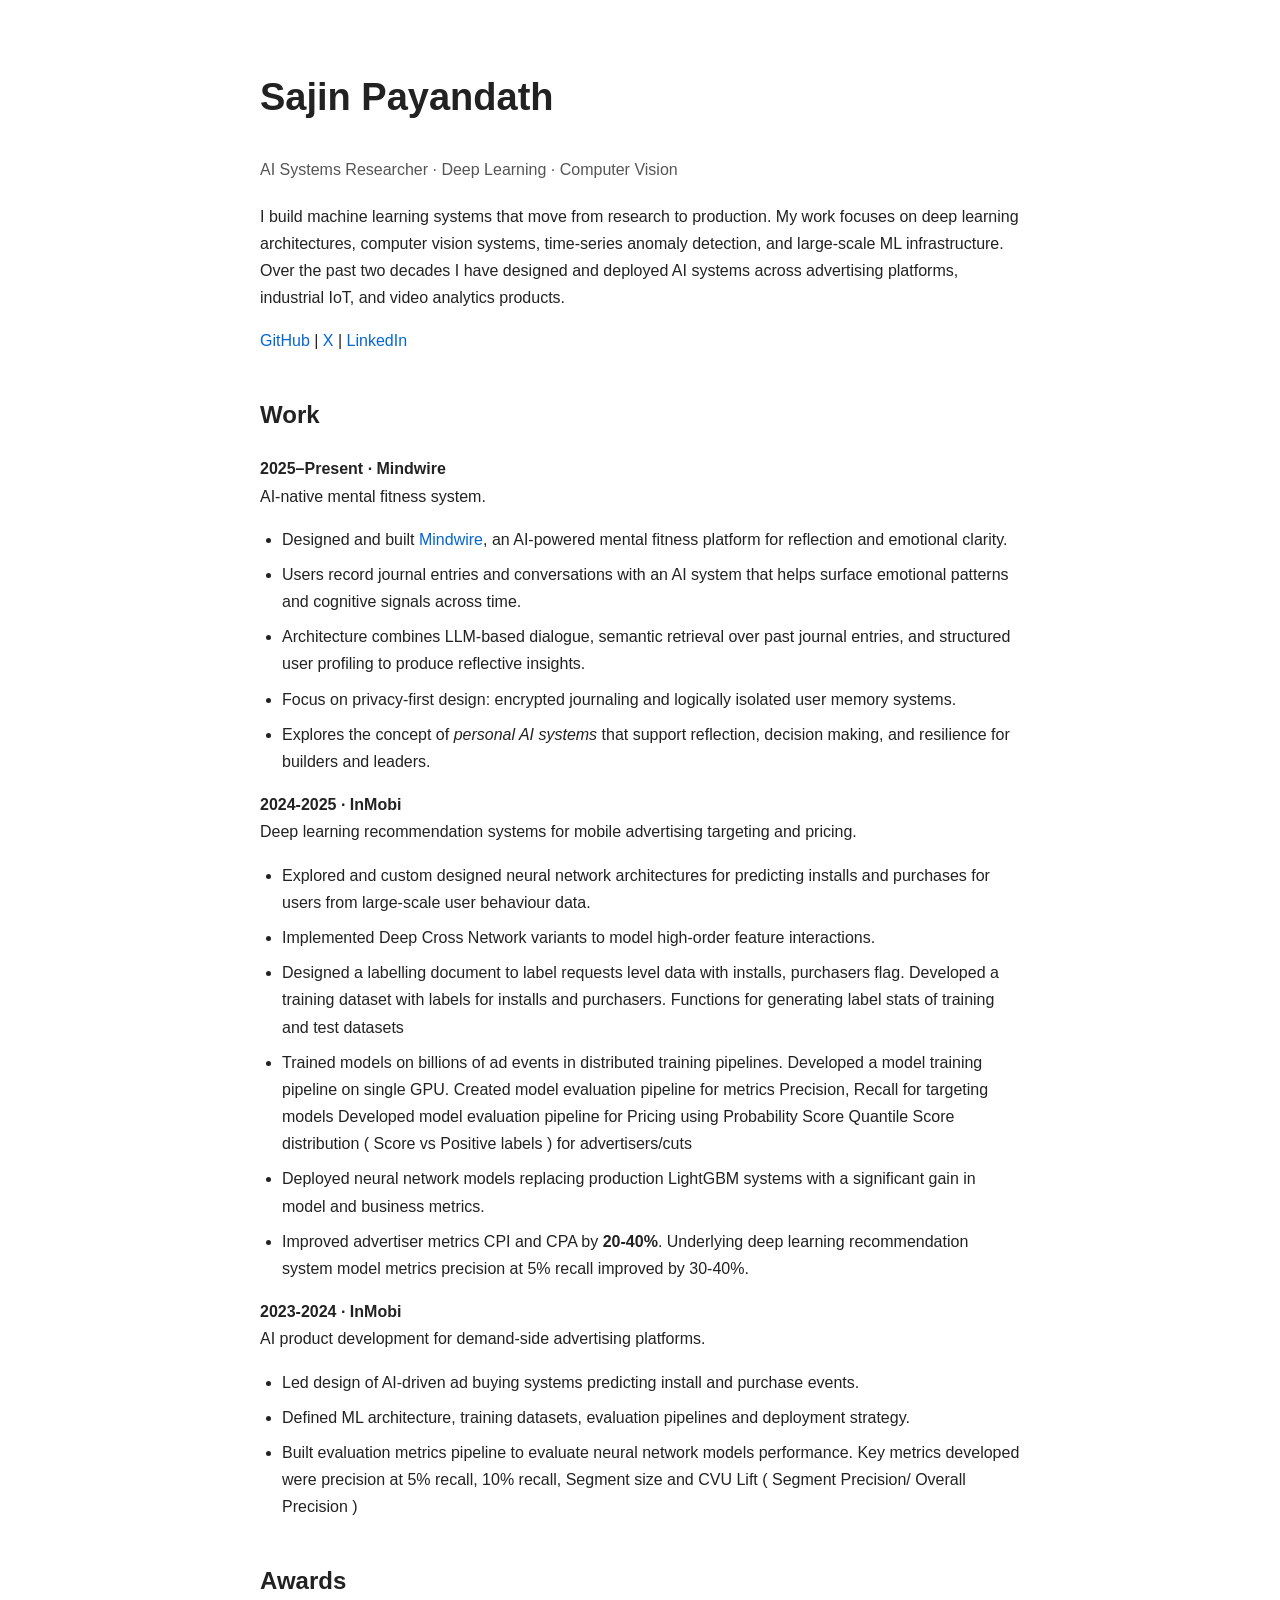
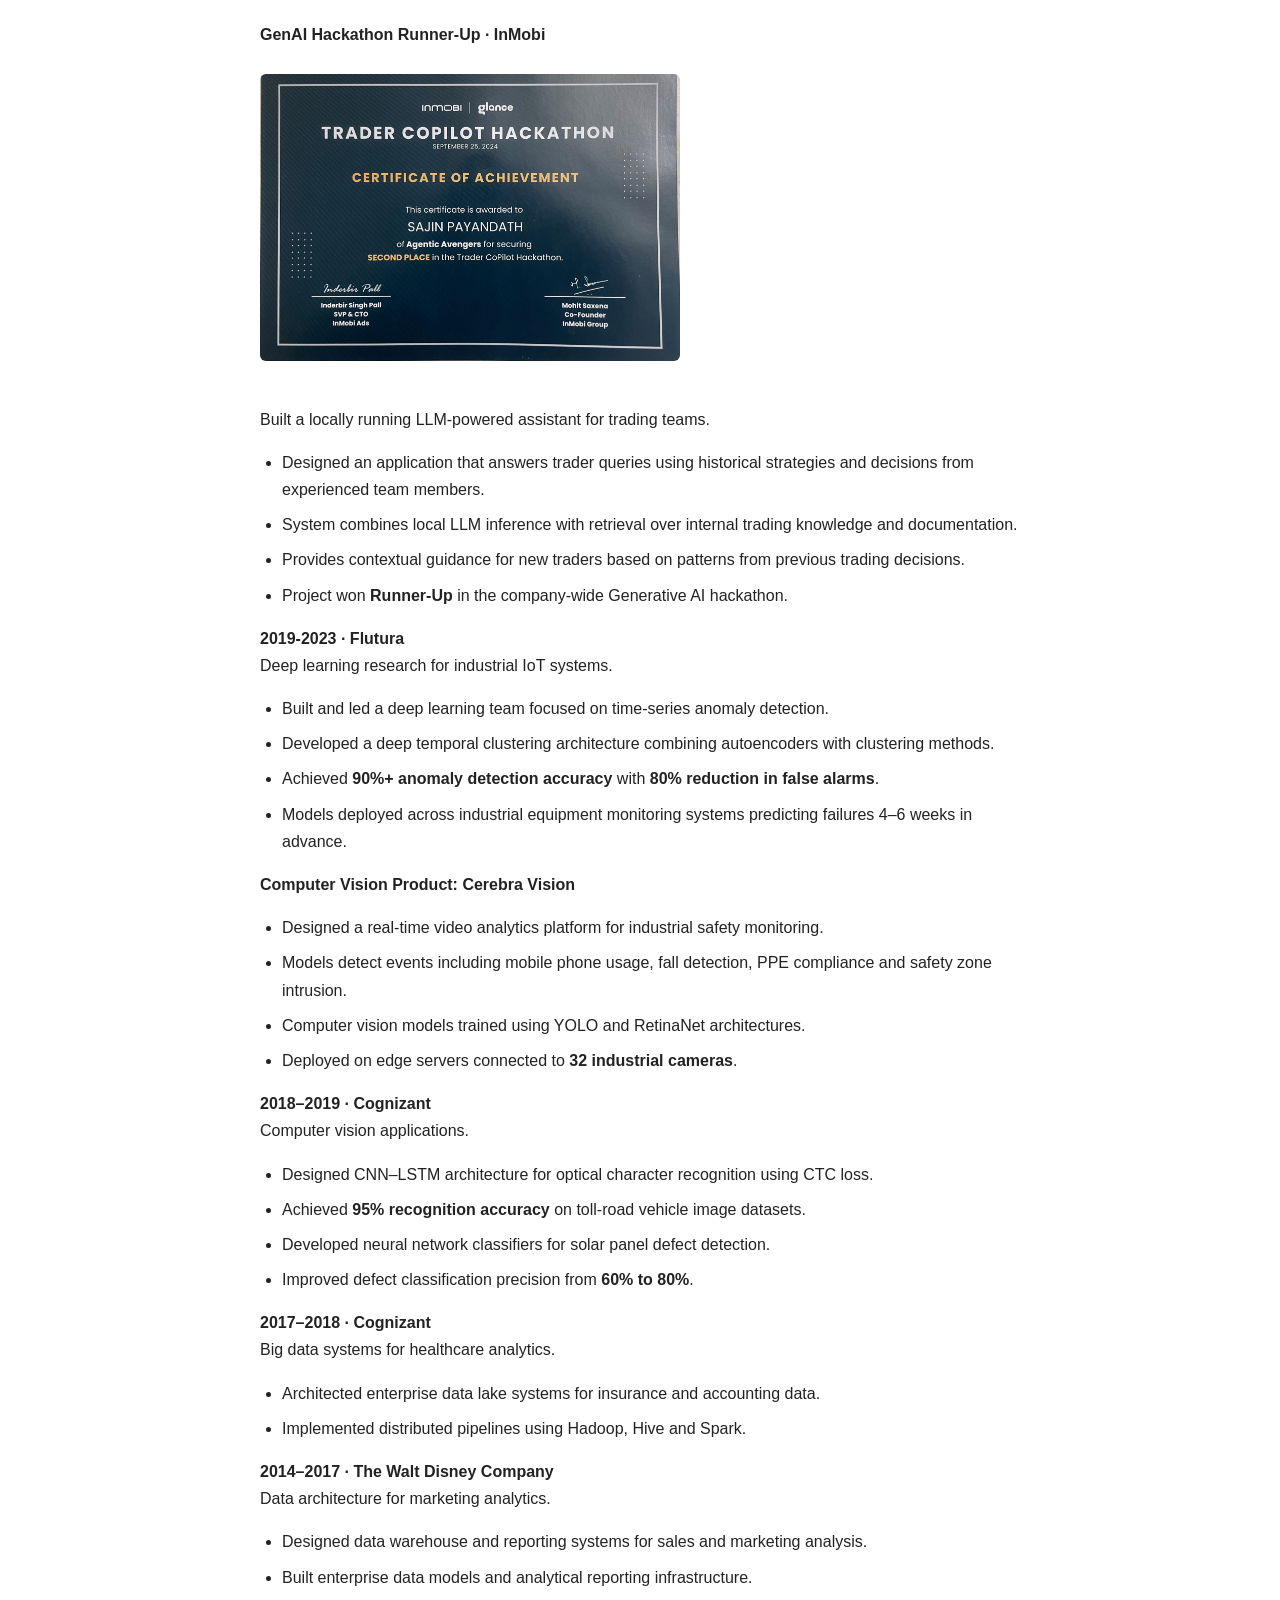
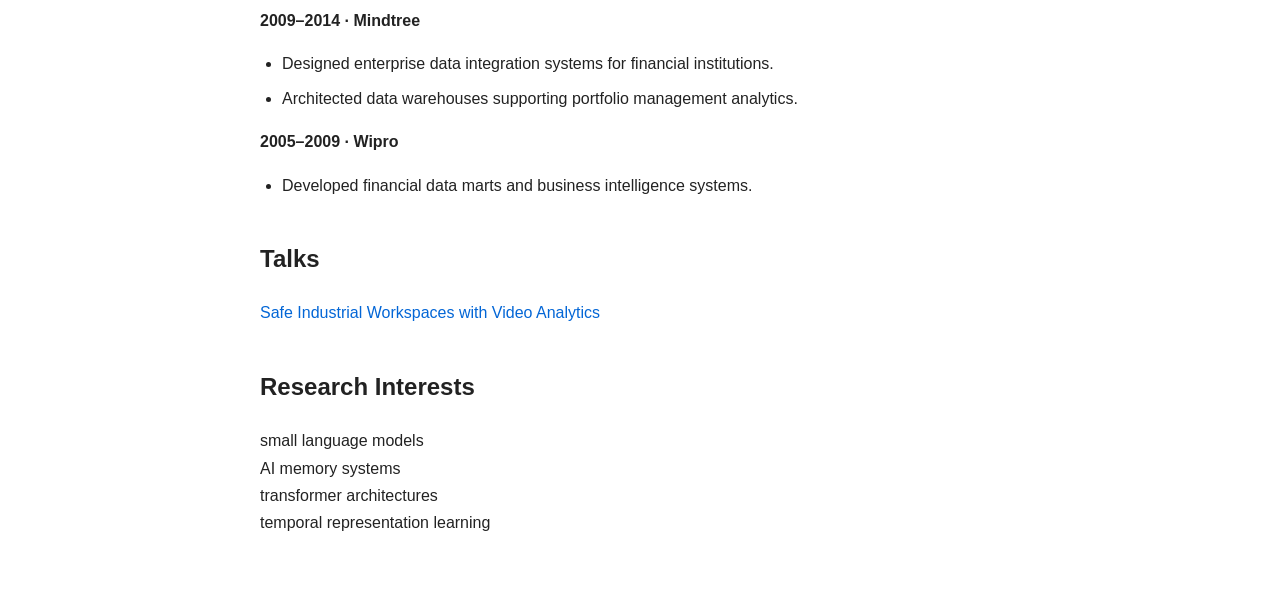
==== commit 70c9c13a: "V1" ====
--- a/index.html
+++ b/index.html
@@ -95,12 +95,14 @@
 <li>
 Designed a labelling document to label requests level data with installs, purchasers flag.
 Developed a training dataset with labels for installs and purchasers.
+Functions for generating label stats of training and test datasets
 </li>
 
 <li>
 Trained models on billions of ad events in distributed training pipelines.
 Developed a model training pipeline on single GPU.
-Developed a model evaluation metics generation pipeline - Quantiles of scores on X axis and number of unique purchasers/installers on Y axis
+Created model evaluation pipeline for metrics Precision, Recall for targeting models
+Developed model evaluation pipeline for Pricing using Probability Score Quantile Score distribution ( Score vs Positive labels ) for advertisers/cuts
 </li>
 
 <li>
@@ -180,7 +182,7 @@
 
 <p>
 
-<b>2019–2023 · Flutura</b><br>
+<b>2019-2023 · Flutura</b><br>
 Deep learning research for industrial IoT systems.
 
 </p>
